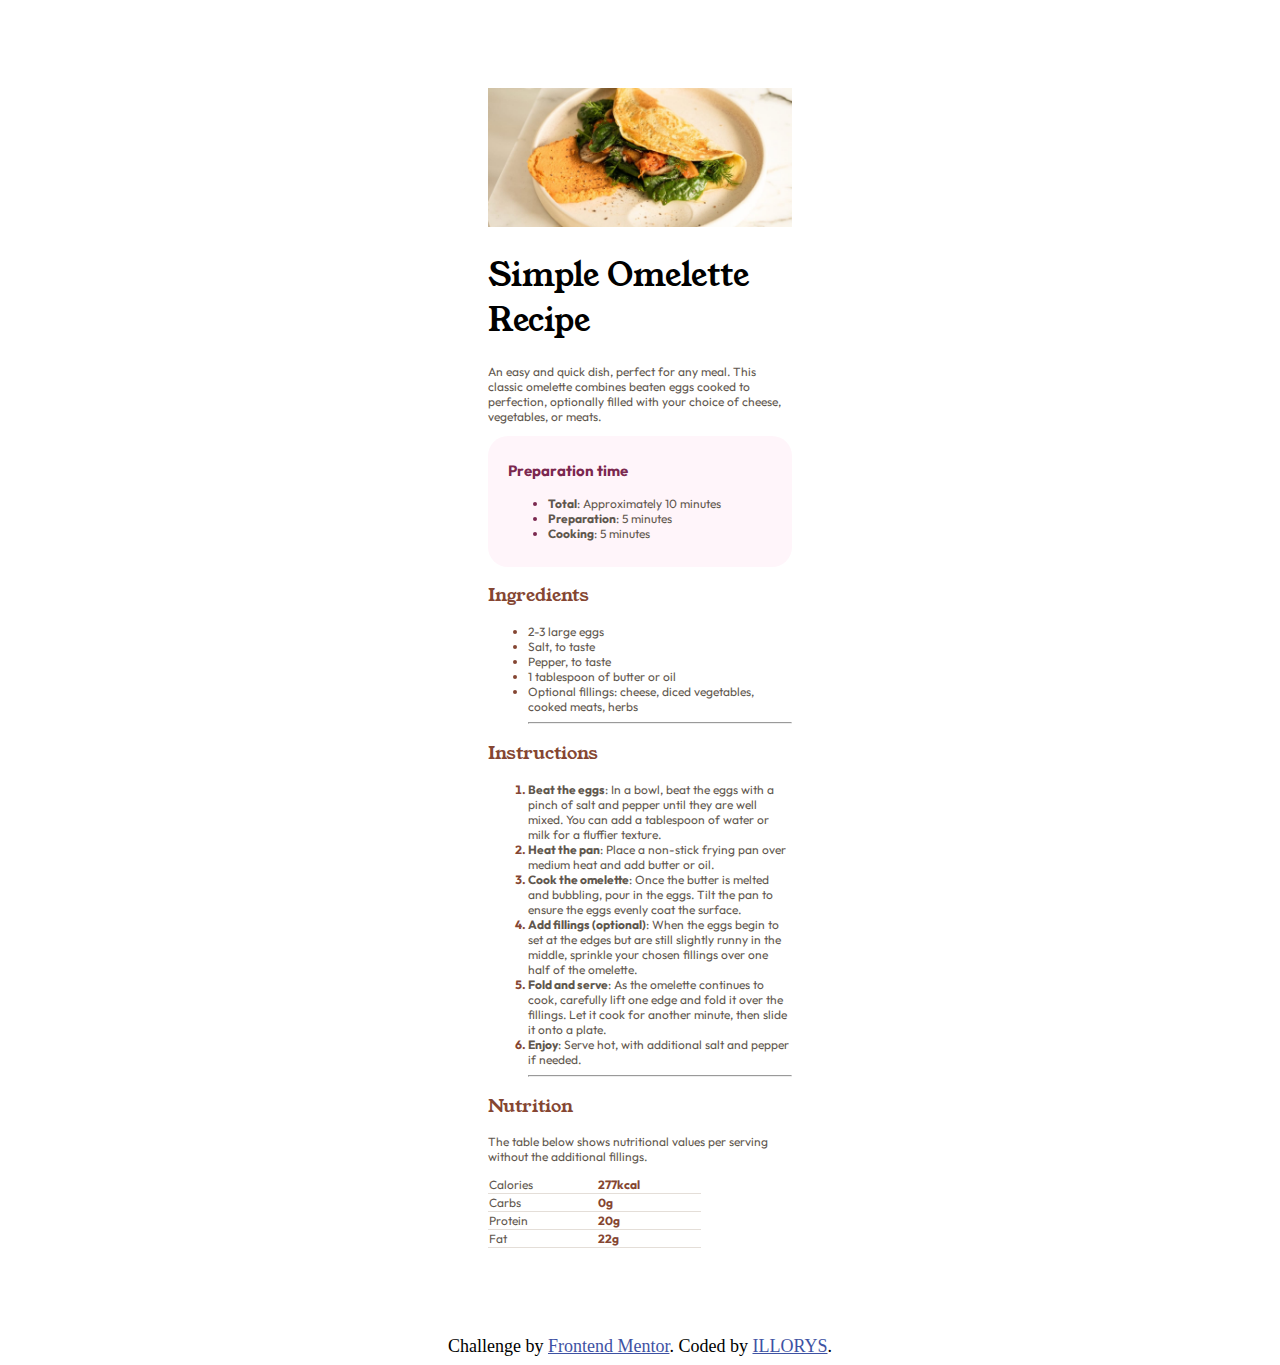
==== Index.html @ 48b74c39 "commit" ====
<!DOCTYPE html>
<html lang="en">
  <head>
    <meta charset="UTF-8" />
    <meta name="viewport" content="width=device-width, initial-scale=1.0" />
    <!-- displays site properly based on user's device -->

    <link
      rel="icon"
      type="image/png"
      sizes="32x32"
      href="./assets/images/favicon-32x32.png"
    />

    <title>Frontend Mentor | Recipe page</title>
    <style>
      .attribution {
        font-size: 11px;
        text-align: center;
      }
      .attribution a {
        color: hsl(228, 45%, 44%);
      }
    </style>
    <link rel="stylesheet" href="styles.css" />
    <!--DOWN THERE STARTS THE YOUNG SERIF FONTS CODE-->
    <link rel="preconnect" href="https://fonts.googleapis.com" />
    <link rel="preconnect" href="https://fonts.gstatic.com" crossorigin />
    <link
      href="https://fonts.googleapis.com/css2?family=Outfit:wght@100..900&family=Young+Serif&display=swap"
      rel="stylesheet"
    />
    <!--IT IS THE END OF THE YOUNG SERIF FONTS CODE-->
    <!------------------------------------------------>
    <!--IT IS THE BEGGINNING OF THE OUTFIT FONTS CODE-->
  </head>
  <body>
    <div id="WhiteBG">
      <img
        src="recipe-page-main\assets\images\image-omelette.jpeg"
        alt="Picture of an omlette"
        style="width: 100%"
      />
      <h1>Simple Omelette Recipe</h1>
      <p class="normaltypo">
        An easy and quick dish, perfect for any meal. This classic omelette
        combines beaten eggs cooked to perfection, optionally filled with your
        choice of cheese, vegetables, or meats.
      </p>

      <div id="Preptime">
        <h3><b>Preparation time</b></h3>
        <ul id="PinkMarker">
          <li><b>Total</b>: Approximately 10 minutes</li>
          <li><b>Preparation</b>: 5 minutes</li>
          <li><b>Cooking</b>: 5 minutes</li>
        </ul>
      </div>
      <h2>Ingredients</h2>
      <ul>
        <li>2-3 large eggs</li>
        <li>Salt, to taste</li>
        <li>Pepper, to taste</li>
        <li>1 tablespoon of butter or oil</li>
        <li>
          Optional fillings: cheese, diced vegetables, cooked meats, herbs
        </li>
        <hr />
      </ul>
      <h2>Instructions</h2>
      <ol>
        <li>
          <b>Beat the eggs</b>: In a bowl, beat the eggs with a pinch of salt
          and pepper until they are well mixed. You can add a tablespoon of
          water or milk for a fluffier texture.
        </li>
        <li>
          <b>Heat the pan</b>: Place a non-stick frying pan over medium heat and
          add butter or oil.
        </li>
        <li>
          <b>Cook the omelette</b>: Once the butter is melted and bubbling, pour
          in the eggs. Tilt the pan to ensure the eggs evenly coat the surface.
        </li>
        <li>
          <b>Add fillings (optional)</b>: When the eggs begin to set at the
          edges but are still slightly runny in the middle, sprinkle your chosen
          fillings over one half of the omelette.
        </li>
        <li>
          <b>Fold and serve</b>: As the omelette continues to cook, carefully
          lift one edge and fold it over the fillings. Let it cook for another
          minute, then slide it onto a plate.
        </li>
        <li>
          <b>Enjoy</b>: Serve hot, with additional salt and pepper if needed.
        </li>
        <hr />
      </ol>
      <h2>Nutrition</h2>
      <p class="normaltypo">
        The table below shows nutritional values per serving without the
        additional fillings.
      </p>
      <table>
        <tr>
          <td>Calories</td>
          <td><b>277kcal</b></td>
        </tr>
        <tr>
          <td>Carbs</td>
          <td><b>0g</b></td>
        </tr>
        <tr>
          <td>Protein</td>
          <td><b>20g</b></td>
        </tr>
        <tr>
          <td>Fat</td>
          <td><b>22g</b></td>
        </tr>
      </table>
    </div>
    <div class="attribution">
      Challenge by
      <a href="https://www.frontendmentor.io?ref=challenge" target="_blank"
        >Frontend Mentor</a
      >. Coded by <a href="https://github.com/ILLORYS">ILLORYS</a>.
    </div>
  </body>
</html>
---- styles.css ----
/* Styles for mobile devices (375px width) */
@media screen and (max-width: 375px) {
  body {
    background-color: hsl(30, 54%, 90%);
  }
}
/* Styles for desktop screens (1440px width) */
@media screen and (min-width: 1440px) {
  body {
    background-color: hsl(30, 54%, 90%);
  }
}
#WhiteBG {
  background-color: hsl(0, 0%, 100%);
  border-radius: 20px;
  margin-top: 5%;
  margin-bottom: 5%;
  margin-left: 36%;
  margin-right: 36%;
  padding: 2%;
}
#Preptime {
  color: hsl(30, 10%, 34%);
  background-color: hsl(330, 100%, 98%);
  border-radius: 20px;
  padding-top: 10px;
  padding-right: 20px;
  padding-bottom: 10px;
  padding-left: 20px;
}
h1 {
  font-family: "Young Serif", serif;
  font-weight: 400;
  font-style: normal;
}
h2 {
  color: hsl(14, 45%, 36%);
  font-family: "Young Serif", serif;
  font-weight: 400;
  font-style: normal;
  font-size: large;
}
h3 {
  color: hsl(332, 51%, 32%);
  font-size: 15px;
  font-family: "Outfit", sans-serif;
  font-optical-sizing: auto;
  font-weight: 400;
  font-style: normal;
}
li {
  color: hsl(30, 10%, 34%);
  font-size: 12px;
  font-family: "Outfit", sans-serif;
  font-optical-sizing: auto;
  font-weight: 400;
  font-style: normal;
}
table {
  color: hsl(30, 10%, 34%);
  font-size: 12px;
  font-family: "Outfit", sans-serif;
  font-optical-sizing: auto;
  font-weight: 400;
  font-style: normal;
  border-collapse: collapse;
  width: 70%;
}
tr {
  border-bottom: 1px solid hsl(30, 18%, 87%);
}
p {
  color: hsl(30, 10%, 34%);
  font-size: 12px;
  font-family: "Outfit", sans-serif;
  font-optical-sizing: auto;
  font-weight: 400;
  font-style: normal;
}
td b {
  color: hsl(14, 45%, 36%);
}
ol ::marker {
  color: hsl(14, 45%, 36%);
  font-weight: bold;
}
ul ::marker {
  color: hsl(14, 45%, 36%);
}
#PinkMarker ::marker {
  color: hsl(332, 51%, 32%);
}
.attribution {
  font-size: large;
}
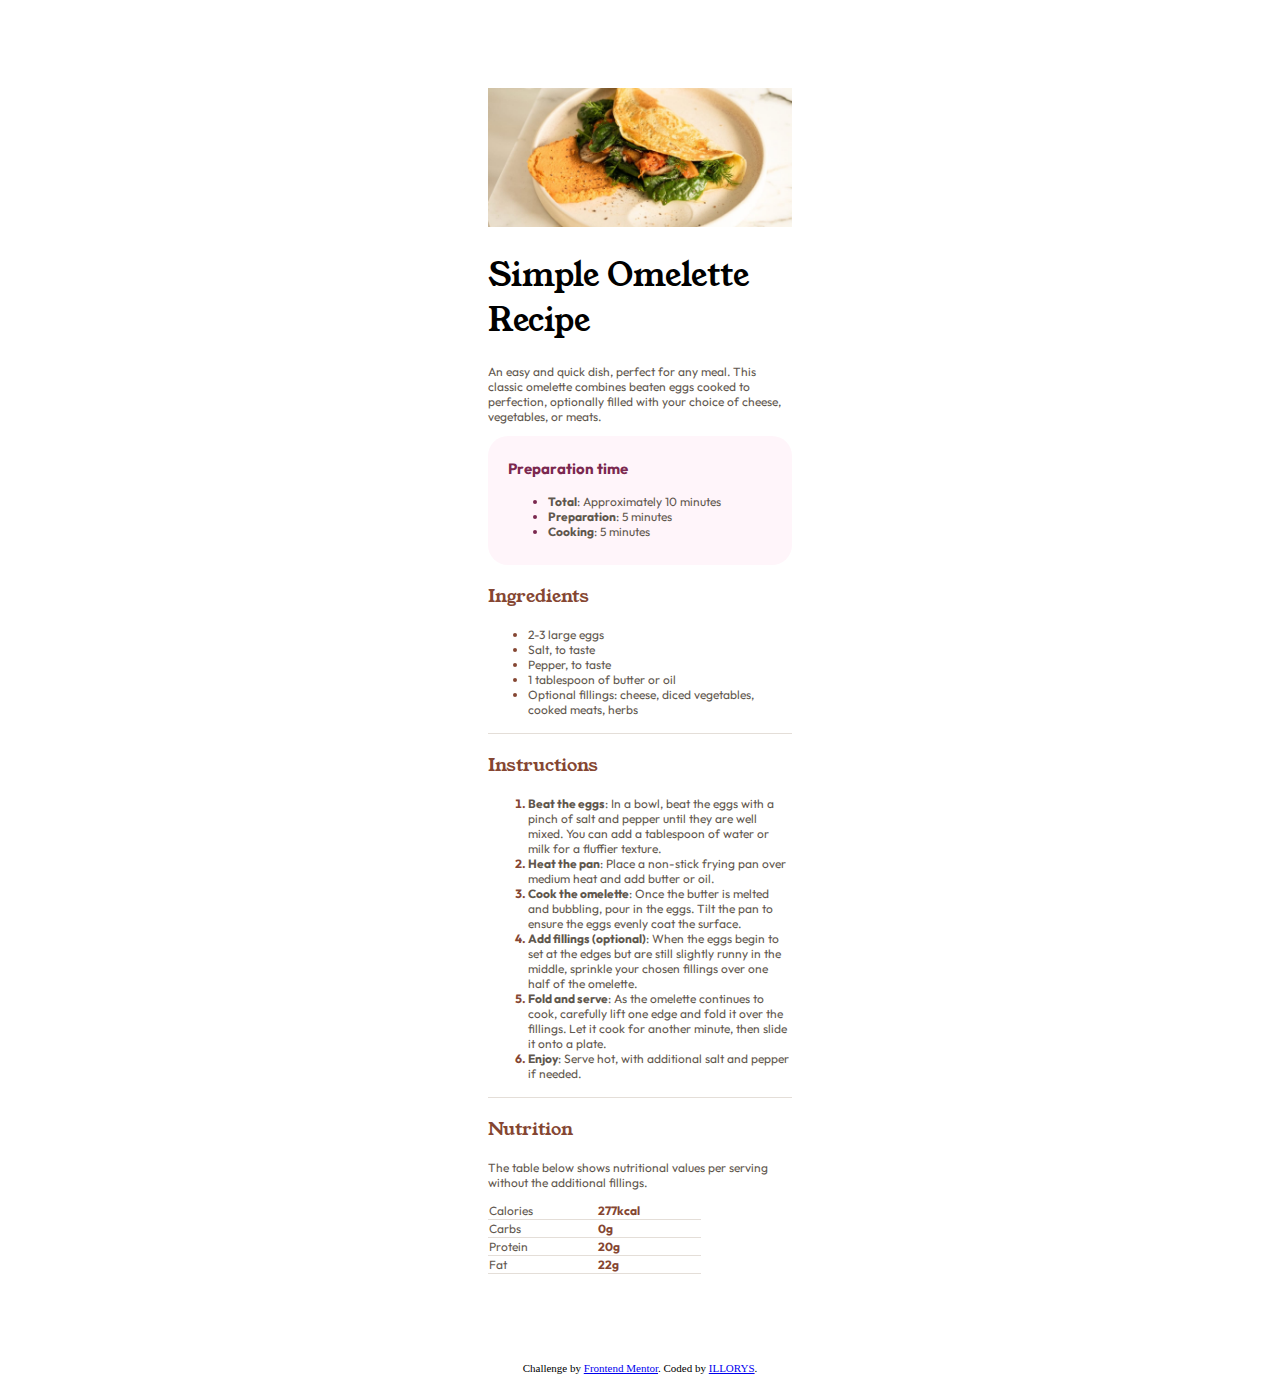
==== commit 11265141: "commit" ====
--- a/Index.html
+++ b/Index.html
@@ -4,35 +4,20 @@
     <meta charset="UTF-8" />
     <meta name="viewport" content="width=device-width, initial-scale=1.0" />
     <!-- displays site properly based on user's device -->
-
     <link
       rel="icon"
       type="image/png"
       sizes="32x32"
       href="./assets/images/favicon-32x32.png"
     />
-
-    <title>Frontend Mentor | Recipe page</title>
-    <style>
-      .attribution {
-        font-size: 11px;
-        text-align: center;
-      }
-      .attribution a {
-        color: hsl(228, 45%, 44%);
-      }
-    </style>
     <link rel="stylesheet" href="styles.css" />
-    <!--DOWN THERE STARTS THE YOUNG SERIF FONTS CODE-->
     <link rel="preconnect" href="https://fonts.googleapis.com" />
     <link rel="preconnect" href="https://fonts.gstatic.com" crossorigin />
     <link
       href="https://fonts.googleapis.com/css2?family=Outfit:wght@100..900&family=Young+Serif&display=swap"
       rel="stylesheet"
     />
-    <!--IT IS THE END OF THE YOUNG SERIF FONTS CODE-->
-    <!------------------------------------------------>
-    <!--IT IS THE BEGGINNING OF THE OUTFIT FONTS CODE-->
+    <title>Frontend Mentor | Recipe page</title>
   </head>
   <body>
     <div id="WhiteBG">
@@ -41,22 +26,23 @@
         alt="Picture of an omlette"
         style="width: 100%"
       />
-      <h1>Simple Omelette Recipe</h1>
+      <header><h1>Simple Omelette Recipe</h1></header>
       <p class="normaltypo">
         An easy and quick dish, perfect for any meal. This classic omelette
         combines beaten eggs cooked to perfection, optionally filled with your
         choice of cheese, vegetables, or meats.
       </p>
-
       <div id="Preptime">
-        <h3><b>Preparation time</b></h3>
+        <header>
+          <h2><b>Preparation time</b></h2>
+        </header>
         <ul id="PinkMarker">
           <li><b>Total</b>: Approximately 10 minutes</li>
           <li><b>Preparation</b>: 5 minutes</li>
           <li><b>Cooking</b>: 5 minutes</li>
         </ul>
       </div>
-      <h2>Ingredients</h2>
+      <header><h3>Ingredients</h3></header>
       <ul>
         <li>2-3 large eggs</li>
         <li>Salt, to taste</li>
@@ -65,9 +51,9 @@
         <li>
           Optional fillings: cheese, diced vegetables, cooked meats, herbs
         </li>
-        <hr />
       </ul>
-      <h2>Instructions</h2>
+      <hr />
+      <header><h3>Instructions</h3></header>
       <ol>
         <li>
           <b>Beat the eggs</b>: In a bowl, beat the eggs with a pinch of salt
@@ -95,9 +81,9 @@
         <li>
           <b>Enjoy</b>: Serve hot, with additional salt and pepper if needed.
         </li>
-        <hr />
       </ol>
-      <h2>Nutrition</h2>
+      <hr />
+      <header><h3>Nutrition</h3></header>
       <p class="normaltypo">
         The table below shows nutritional values per serving without the
         additional fillings.
--- a/styles.css
+++ b/styles.css
@@ -9,6 +9,11 @@
   body {
     background-color: hsl(30, 54%, 90%);
   }
+}
+.attribution {
+  font-size: 11px;
+  text-align: center;
+  color: hsl(0, 0%, 0%);
 }
 #WhiteBG {
   background-color: hsl(0, 0%, 100%);
@@ -33,20 +38,26 @@
   font-weight: 400;
   font-style: normal;
 }
+
 h2 {
+  color: hsl(332, 51%, 32%);
+  font-size: 15px;
+  font-family: "Outfit", sans-serif;
+  font-optical-sizing: auto;
+  font-weight: 400;
+  font-style: normal;
+}
+h3 {
   color: hsl(14, 45%, 36%);
   font-family: "Young Serif", serif;
   font-weight: 400;
   font-style: normal;
   font-size: large;
 }
-h3 {
-  color: hsl(332, 51%, 32%);
-  font-size: 15px;
-  font-family: "Outfit", sans-serif;
-  font-optical-sizing: auto;
-  font-weight: 400;
-  font-style: normal;
+hr {
+  background-color: hsl(30, 18%, 87%);
+  height: 1px;
+  border: 0;
 }
 li {
   color: hsl(30, 10%, 34%);
@@ -90,6 +101,3 @@
 #PinkMarker ::marker {
   color: hsl(332, 51%, 32%);
 }
-.attribution {
-  font-size: large;
-}
